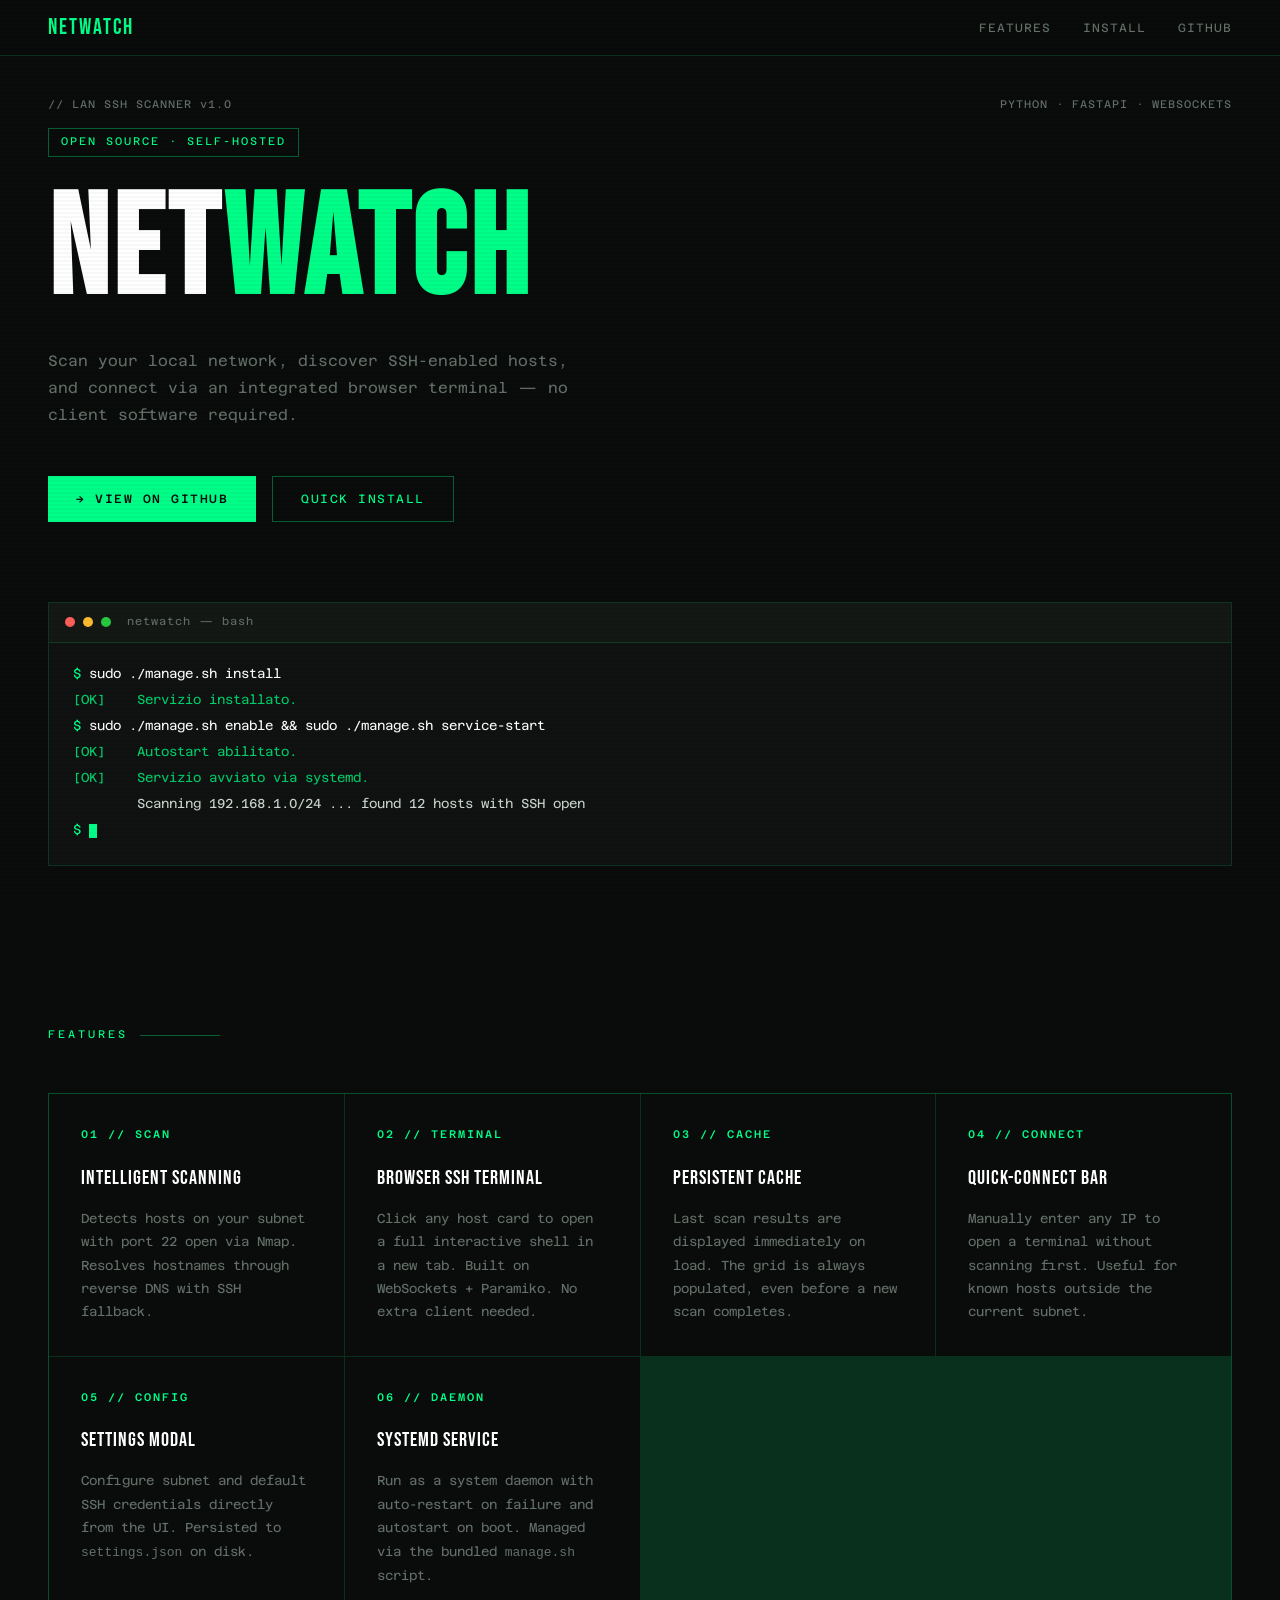
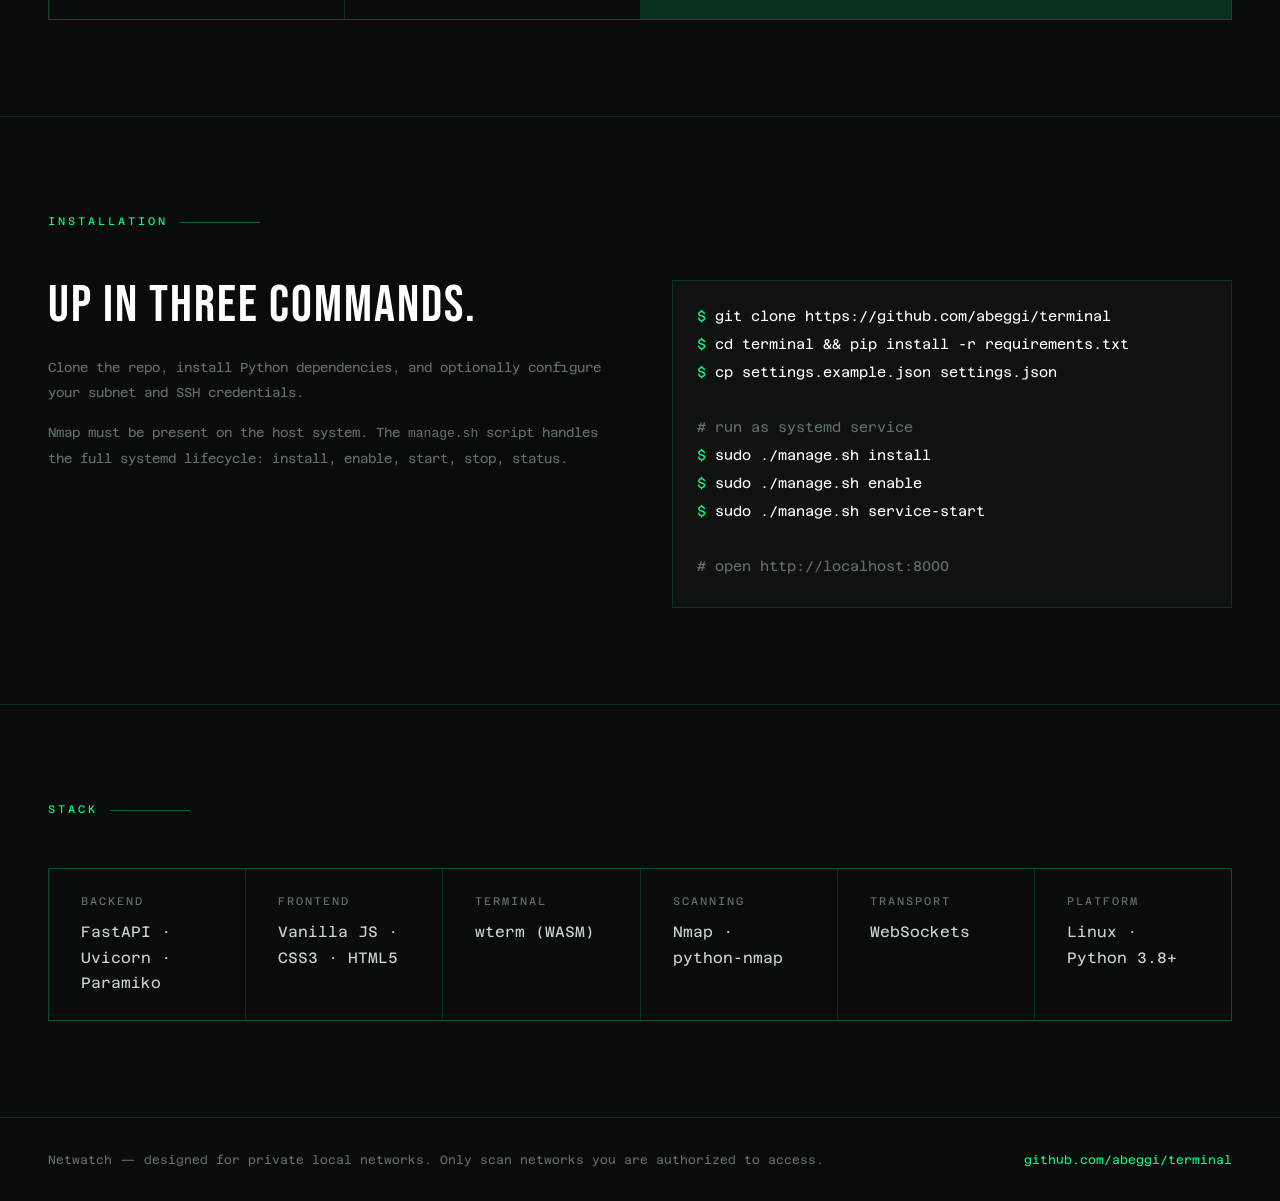
==== index.html @ 8e7bd0be "Add GitHub Pages landing page" ====
<!DOCTYPE html>
<html lang="en">
<head>
<meta charset="UTF-8">
<meta name="viewport" content="width=device-width, initial-scale=1.0">
<title>Netwatch — LAN SSH Scanner</title>
<link rel="preconnect" href="https://fonts.googleapis.com">
<link href="https://fonts.googleapis.com/css2?family=Bebas+Neue&family=Azeret+Mono:wght@300;400;500&display=swap" rel="stylesheet">
<style>
  *, *::before, *::after { box-sizing: border-box; margin: 0; padding: 0; }

  :root {
    --green: #00ff88;
    --green-dim: #00cc6a;
    --green-faint: rgba(0,255,136,0.08);
    --green-glow: rgba(0,255,136,0.18);
    --bg: #0a0c0b;
    --bg2: #0f1210;
    --bg3: #141814;
    --border: rgba(0,255,136,0.15);
    --border-bright: rgba(0,255,136,0.35);
    --text: #c8d4cc;
    --text-dim: #637068;
    --font-mono: 'Azeret Mono', monospace;
    --font-display: 'Bebas Neue', sans-serif;
  }

  html { scroll-behavior: smooth; }

  body {
    background: var(--bg);
    color: var(--text);
    font-family: var(--font-mono);
    font-size: 14px;
    line-height: 1.7;
    overflow-x: hidden;
  }

  /* scanline overlay */
  body::before {
    content: '';
    position: fixed;
    inset: 0;
    background: repeating-linear-gradient(
      0deg,
      transparent,
      transparent 2px,
      rgba(0,0,0,0.03) 2px,
      rgba(0,0,0,0.03) 4px
    );
    pointer-events: none;
    z-index: 1000;
  }

  /* ── NAV ── */
  nav {
    position: fixed;
    top: 0; left: 0; right: 0;
    z-index: 100;
    display: flex;
    align-items: center;
    justify-content: space-between;
    padding: 0 3rem;
    height: 56px;
    background: rgba(10,12,11,0.85);
    backdrop-filter: blur(12px);
    border-bottom: 1px solid var(--border);
  }

  .nav-logo {
    font-family: var(--font-display);
    font-size: 22px;
    letter-spacing: 2px;
    color: var(--green);
    text-decoration: none;
  }

  .nav-links {
    display: flex;
    gap: 2rem;
    list-style: none;
  }

  .nav-links a {
    color: var(--text-dim);
    text-decoration: none;
    font-size: 12px;
    letter-spacing: 1px;
    text-transform: uppercase;
    transition: color 0.2s;
  }

  .nav-links a:hover { color: var(--green); }

  /* ── HERO ── */
  .hero {
    min-height: 100vh;
    display: flex;
    flex-direction: column;
    justify-content: center;
    padding: 8rem 3rem 4rem;
    position: relative;
    overflow: hidden;
  }

  /* ── TERMINAL MOCKUP ── */
  .terminal-wrap {
    position: relative;
    margin-top: 5rem;
    animation: fadeIn 0.8s 0.4s ease both;
  }

  .terminal {
    background: var(--bg2);
    border: 1px solid var(--border);
    font-size: 13px;
    overflow: hidden;
  }

  .terminal-bar {
    background: var(--bg3);
    border-bottom: 1px solid var(--border);
    padding: 10px 16px;
    display: flex;
    align-items: center;
    gap: 8px;
  }

  .dot { width: 10px; height: 10px; border-radius: 50%; }
  .dot-r { background: #ff5f57; }
  .dot-y { background: #febc2e; }
  .dot-g { background: #28c840; }

  .terminal-title {
    margin-left: 8px;
    font-size: 11px;
    color: var(--text-dim);
    letter-spacing: 1px;
  }

  .terminal-body { padding: 20px 24px; }

  .line { display: block; margin-bottom: 4px; white-space: pre; }
  .prompt { color: var(--green); }
  .cmd { color: #fff; }
  .out { color: var(--text-dim); }
  .out-green { color: var(--green-dim); }
  .out-bright { color: var(--text); }
  .cursor {
    display: inline-block;
    width: 8px; height: 14px;
    background: var(--green);
    vertical-align: middle;
    animation: blink 1s step-end infinite;
  }

  .hero-corner {
    position: absolute;
    font-size: 11px;
    color: var(--text-dim);
    letter-spacing: 1px;
  }
  .hero-corner.tl { top: 6rem; left: 3rem; }
  .hero-corner.tr { top: 6rem; right: 3rem; text-align: right; }

  .hero-content { position: relative; max-width: 900px; }

  .hero-tag {
    display: inline-block;
    font-size: 11px;
    letter-spacing: 2px;
    text-transform: uppercase;
    color: var(--green);
    border: 1px solid var(--border-bright);
    padding: 4px 12px;
    margin-bottom: 2rem;
    animation: fadeIn 0.6s ease both;
  }

  h1 {
    font-family: var(--font-display);
    font-size: clamp(64px, 12vw, 140px);
    line-height: 0.9;
    letter-spacing: 4px;
    color: #fff;
    animation: fadeIn 0.6s 0.1s ease both;
  }

  h1 span { color: var(--green); }

  .hero-sub {
    margin-top: 2rem;
    font-size: 15px;
    color: var(--text-dim);
    max-width: 520px;
    line-height: 1.8;
    animation: fadeIn 0.6s 0.2s ease both;
  }

  .hero-actions {
    display: flex;
    gap: 1rem;
    margin-top: 3rem;
    flex-wrap: wrap;
    animation: fadeIn 0.6s 0.3s ease both;
  }

  .btn {
    display: inline-flex;
    align-items: center;
    gap: 8px;
    padding: 12px 28px;
    font-family: var(--font-mono);
    font-size: 12px;
    letter-spacing: 1.5px;
    text-transform: uppercase;
    text-decoration: none;
    cursor: pointer;
    transition: all 0.2s;
    border: none;
  }

  .btn-primary {
    background: var(--green);
    color: #0a0c0b;
    font-weight: 500;
  }
  .btn-primary:hover { background: #fff; }

  .btn-secondary {
    background: transparent;
    color: var(--green);
    border: 1px solid var(--border-bright);
  }
  .btn-secondary:hover {
    background: var(--green-faint);
    border-color: var(--green);
  }

  /* ── FEATURES ── */
  section { padding: 6rem 3rem; }

  .section-label {
    font-size: 11px;
    letter-spacing: 3px;
    text-transform: uppercase;
    color: var(--green);
    margin-bottom: 3rem;
    display: flex;
    align-items: center;
    gap: 12px;
  }
  .section-label::after {
    content: '';
    flex: 1;
    max-width: 80px;
    height: 1px;
    background: var(--border-bright);
  }

  .features-grid {
    display: grid;
    grid-template-columns: repeat(auto-fit, minmax(260px, 1fr));
    gap: 1px;
    background: var(--border);
    border: 1px solid var(--border);
  }

  .feature {
    background: var(--bg);
    padding: 2rem;
    transition: background 0.2s;
  }
  .feature:hover { background: var(--green-faint); }

  .feature-icon {
    font-size: 11px;
    letter-spacing: 2px;
    color: var(--green);
    margin-bottom: 1rem;
    font-weight: 500;
  }

  .feature h3 {
    font-family: var(--font-display);
    font-size: 20px;
    letter-spacing: 1px;
    color: #fff;
    margin-bottom: 0.75rem;
    font-weight: 400;
  }

  .feature p {
    font-size: 13px;
    color: var(--text-dim);
    line-height: 1.8;
  }

  /* ── INSTALL ── */
  .install-section { border-top: 1px solid var(--border); }

  .install-grid {
    display: grid;
    grid-template-columns: 1fr 1fr;
    gap: 4rem;
    align-items: start;
  }

  @media (max-width: 768px) {
    .install-grid { grid-template-columns: 1fr; }
    nav { padding: 0 1.5rem; }
    section, .hero { padding-left: 1.5rem; padding-right: 1.5rem; }
    .nav-links { display: none; }
  }

  .install-text h2 {
    font-family: var(--font-display);
    font-size: 52px;
    letter-spacing: 2px;
    color: #fff;
    line-height: 1;
    margin-bottom: 1.5rem;
    font-weight: 400;
  }

  .install-text p {
    color: var(--text-dim);
    font-size: 13px;
    line-height: 1.9;
  }

  .install-text p + p { margin-top: 1rem; }

  .code-block {
    background: var(--bg2);
    border: 1px solid var(--border);
    padding: 1.5rem;
  }

  .code-block .line { color: var(--text-dim); }
  .code-block .line .prompt { color: var(--green); user-select: none; }
  .code-block .line .cmd { color: #fff; }

  /* ── STACK ── */
  .stack-section { border-top: 1px solid var(--border); }

  .stack-list {
    display: flex;
    flex-wrap: wrap;
    gap: 1px;
    background: var(--border);
    border: 1px solid var(--border);
    margin-top: 0;
  }

  .stack-item {
    background: var(--bg);
    padding: 1.5rem 2rem;
    flex: 1;
    min-width: 160px;
  }

  .stack-item .label {
    font-size: 11px;
    letter-spacing: 2px;
    text-transform: uppercase;
    color: var(--text-dim);
    margin-bottom: 0.5rem;
  }

  .stack-item .value {
    font-size: 15px;
    color: var(--text);
  }

  /* ── FOOTER ── */
  footer {
    border-top: 1px solid var(--border);
    padding: 2rem 3rem;
    display: flex;
    justify-content: space-between;
    align-items: center;
    flex-wrap: gap;
    font-size: 12px;
    color: var(--text-dim);
  }

  footer a {
    color: var(--green);
    text-decoration: none;
  }
  footer a:hover { text-decoration: underline; }

  /* ── ANIMATIONS ── */
  @keyframes fadeIn {
    from { opacity: 0; transform: translateY(16px); }
    to   { opacity: 1; transform: translateY(0); }
  }

  @keyframes blink {
    0%, 100% { opacity: 1; }
    50% { opacity: 0; }
  }

  /* ── TYPING ANIMATION ── */
  .typed { overflow: hidden; white-space: pre; }
  .typed-1 { animation: type 0.8s 1.0s steps(40) both; }
  .typed-2 { animation: type 0.6s 1.9s steps(40) both; }
  .typed-3 { animation: type 0.5s 2.6s steps(40) both; }
  .typed-4 { animation: type 0.4s 3.2s steps(40) both; }
  .typed-5 { animation: type 0.4s 3.7s steps(40) both; }
  .typed-6 { animation: type 0.6s 4.2s steps(40) both; }
  .typed-7 { animation: type 0.3s 4.9s steps(40) both; }

  @keyframes type {
    from { max-width: 0; }
    to   { max-width: 100%; }
  }
</style>
</head>
<body>

<nav>
  <a class="nav-logo" href="#">Netwatch</a>
  <ul class="nav-links">
    <li><a href="#features">Features</a></li>
    <li><a href="#install">Install</a></li>
    <li><a href="https://github.com/abeggi/terminal">GitHub</a></li>
  </ul>
</nav>

<!-- HERO -->
<section class="hero">
  <div class="hero-corner tl">// LAN SSH SCANNER v1.0</div>
  <div class="hero-corner tr">PYTHON · FASTAPI · WEBSOCKETS</div>

  <div class="hero-content">
    <div class="hero-tag">Open source · Self-hosted</div>
    <h1>NET<span>WATCH</span></h1>
    <p class="hero-sub">
      Scan your local network, discover SSH-enabled hosts, and connect via an integrated browser terminal — no client software required.
    </p>
    <div class="hero-actions">
      <a class="btn btn-primary" href="https://github.com/abeggi/terminal">→ View on GitHub</a>
      <a class="btn btn-secondary" href="#install">Quick install</a>
    </div>
  </div>

  <div class="terminal-wrap">
    <div class="terminal">
      <div class="terminal-bar">
        <div class="dot dot-r"></div>
        <div class="dot dot-y"></div>
        <div class="dot dot-g"></div>
        <span class="terminal-title">netwatch — bash</span>
      </div>
      <div class="terminal-body">
        <span class="line typed typed-1"><span class="prompt">$ </span><span class="cmd">sudo ./manage.sh install</span></span>
        <span class="line typed typed-2"><span class="out-green">[OK]    Servizio installato.</span></span>
        <span class="line typed typed-3"><span class="prompt">$ </span><span class="cmd">sudo ./manage.sh enable && sudo ./manage.sh service-start</span></span>
        <span class="line typed typed-4"><span class="out-green">[OK]    Autostart abilitato.</span></span>
        <span class="line typed typed-5"><span class="out-green">[OK]    Servizio avviato via systemd.</span></span>
        <span class="line typed typed-6"><span class="out-bright">        Scanning 192.168.1.0/24 ... found 12 hosts with SSH open</span></span>
        <span class="line typed typed-7"><span class="prompt">$ </span><span class="cursor"></span></span>
      </div>
    </div>
  </div>
</section>

<!-- FEATURES -->
<section id="features">
  <div class="section-label">Features</div>
  <div class="features-grid">
    <div class="feature">
      <div class="feature-icon">01 // SCAN</div>
      <h3>Intelligent scanning</h3>
      <p>Detects hosts on your subnet with port 22 open via Nmap. Resolves hostnames through reverse DNS with SSH fallback.</p>
    </div>
    <div class="feature">
      <div class="feature-icon">02 // TERMINAL</div>
      <h3>Browser SSH terminal</h3>
      <p>Click any host card to open a full interactive shell in a new tab. Built on WebSockets + Paramiko. No extra client needed.</p>
    </div>
    <div class="feature">
      <div class="feature-icon">03 // CACHE</div>
      <h3>Persistent cache</h3>
      <p>Last scan results are displayed immediately on load. The grid is always populated, even before a new scan completes.</p>
    </div>
    <div class="feature">
      <div class="feature-icon">04 // CONNECT</div>
      <h3>Quick-Connect bar</h3>
      <p>Manually enter any IP to open a terminal without scanning first. Useful for known hosts outside the current subnet.</p>
    </div>
    <div class="feature">
      <div class="feature-icon">05 // CONFIG</div>
      <h3>Settings modal</h3>
      <p>Configure subnet and default SSH credentials directly from the UI. Persisted to <code>settings.json</code> on disk.</p>
    </div>
    <div class="feature">
      <div class="feature-icon">06 // DAEMON</div>
      <h3>systemd service</h3>
      <p>Run as a system daemon with auto-restart on failure and autostart on boot. Managed via the bundled <code>manage.sh</code> script.</p>
    </div>
  </div>
</section>

<!-- INSTALL -->
<section id="install" class="install-section">
  <div class="section-label">Installation</div>
  <div class="install-grid">
    <div class="install-text">
      <h2>Up in three commands.</h2>
      <p>Clone the repo, install Python dependencies, and optionally configure your subnet and SSH credentials.</p>
      <p>Nmap must be present on the host system. The <code>manage.sh</code> script handles the full systemd lifecycle: install, enable, start, stop, status.</p>
    </div>
    <div class="code-block">
      <span class="line"><span class="prompt">$ </span><span class="cmd">git clone https://github.com/abeggi/terminal</span></span>
      <span class="line"><span class="prompt">$ </span><span class="cmd">cd terminal && pip install -r requirements.txt</span></span>
      <span class="line"><span class="prompt">$ </span><span class="cmd">cp settings.example.json settings.json</span></span>
      <span class="line out">&nbsp;</span>
      <span class="line out"># run as systemd service</span>
      <span class="line"><span class="prompt">$ </span><span class="cmd">sudo ./manage.sh install</span></span>
      <span class="line"><span class="prompt">$ </span><span class="cmd">sudo ./manage.sh enable</span></span>
      <span class="line"><span class="prompt">$ </span><span class="cmd">sudo ./manage.sh service-start</span></span>
      <span class="line out">&nbsp;</span>
      <span class="line out-green"># open http://localhost:8000</span>
    </div>
  </div>
</section>

<!-- STACK -->
<section class="stack-section">
  <div class="section-label">Stack</div>
  <div class="stack-list">
    <div class="stack-item"><div class="label">Backend</div><div class="value">FastAPI · Uvicorn · Paramiko</div></div>
    <div class="stack-item"><div class="label">Frontend</div><div class="value">Vanilla JS · CSS3 · HTML5</div></div>
    <div class="stack-item"><div class="label">Terminal</div><div class="value">wterm (WASM)</div></div>
    <div class="stack-item"><div class="label">Scanning</div><div class="value">Nmap · python-nmap</div></div>
    <div class="stack-item"><div class="label">Transport</div><div class="value">WebSockets</div></div>
    <div class="stack-item"><div class="label">Platform</div><div class="value">Linux · Python 3.8+</div></div>
  </div>
</section>

<!-- FOOTER -->
<footer>
  <span>Netwatch — designed for private local networks. Only scan networks you are authorized to access.</span>
  <span><a href="https://github.com/abeggi/terminal">github.com/abeggi/terminal</a></span>
</footer>

</body>
</html>
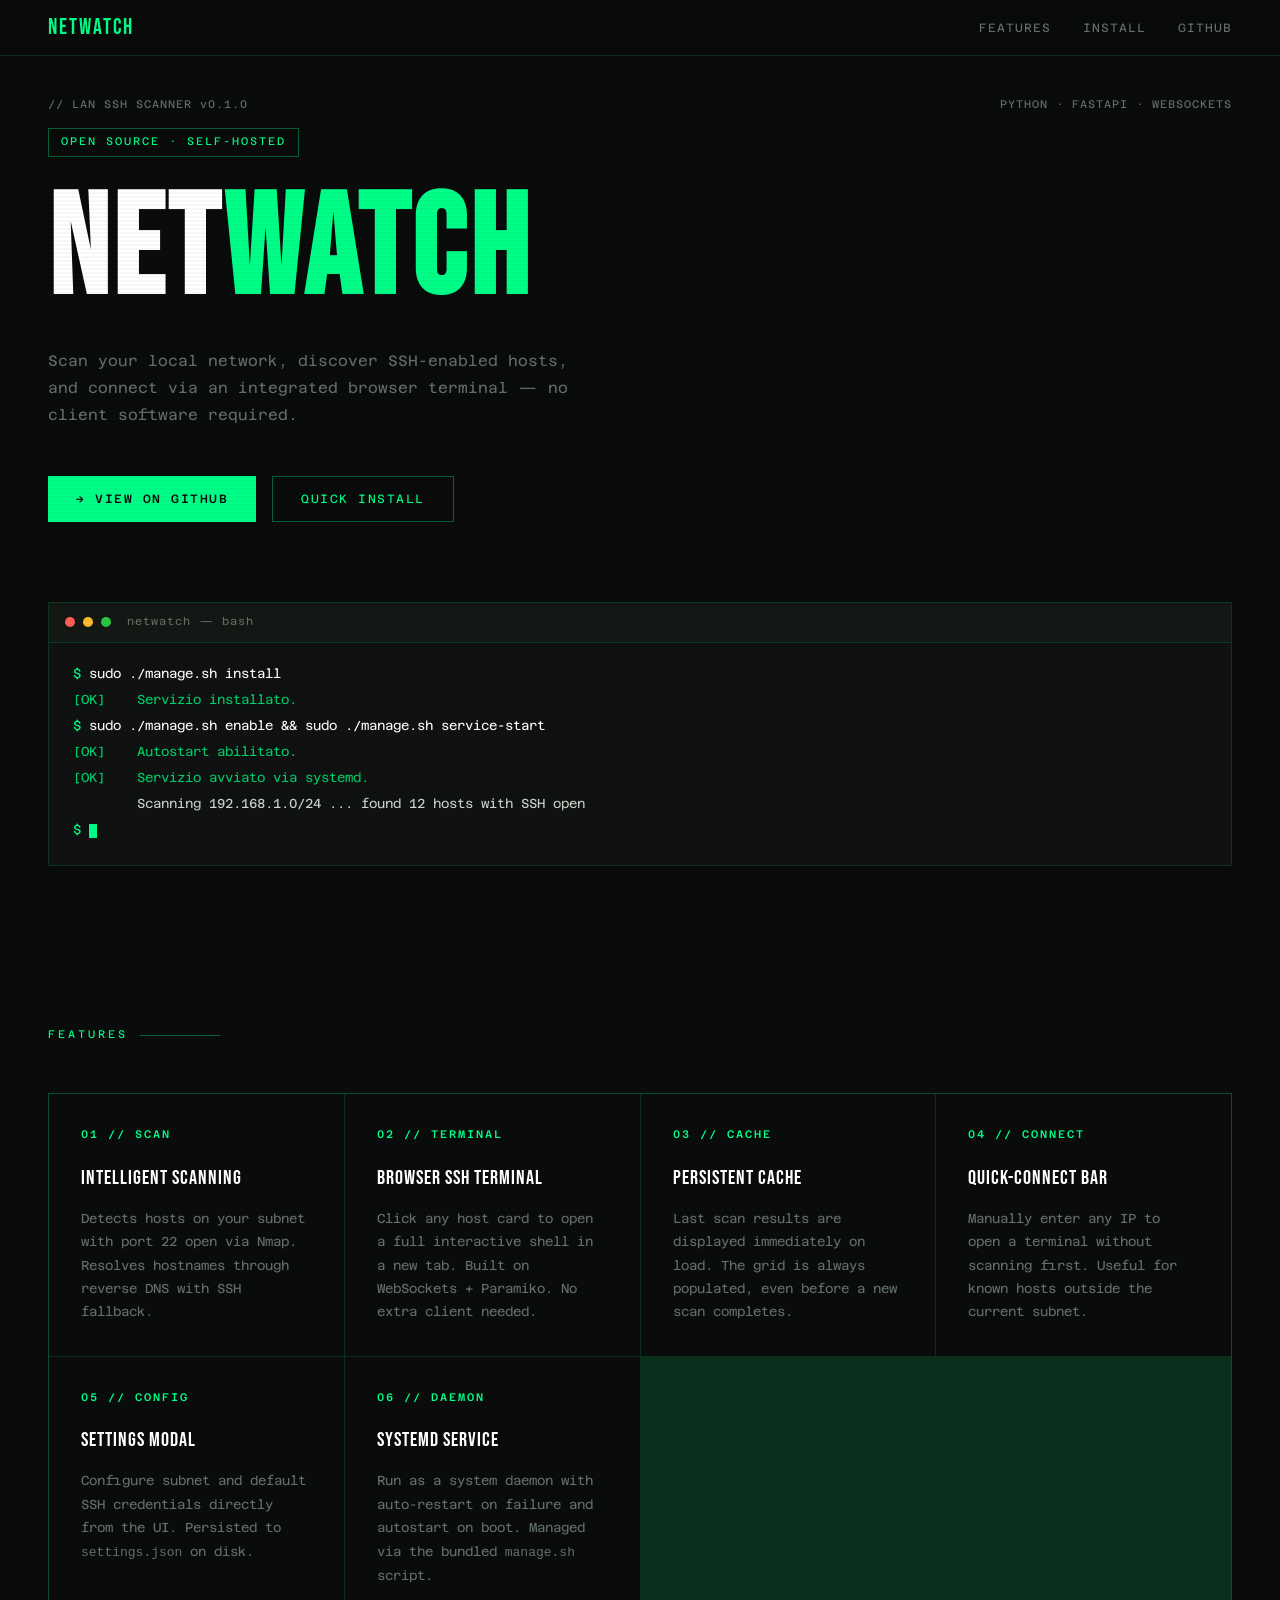
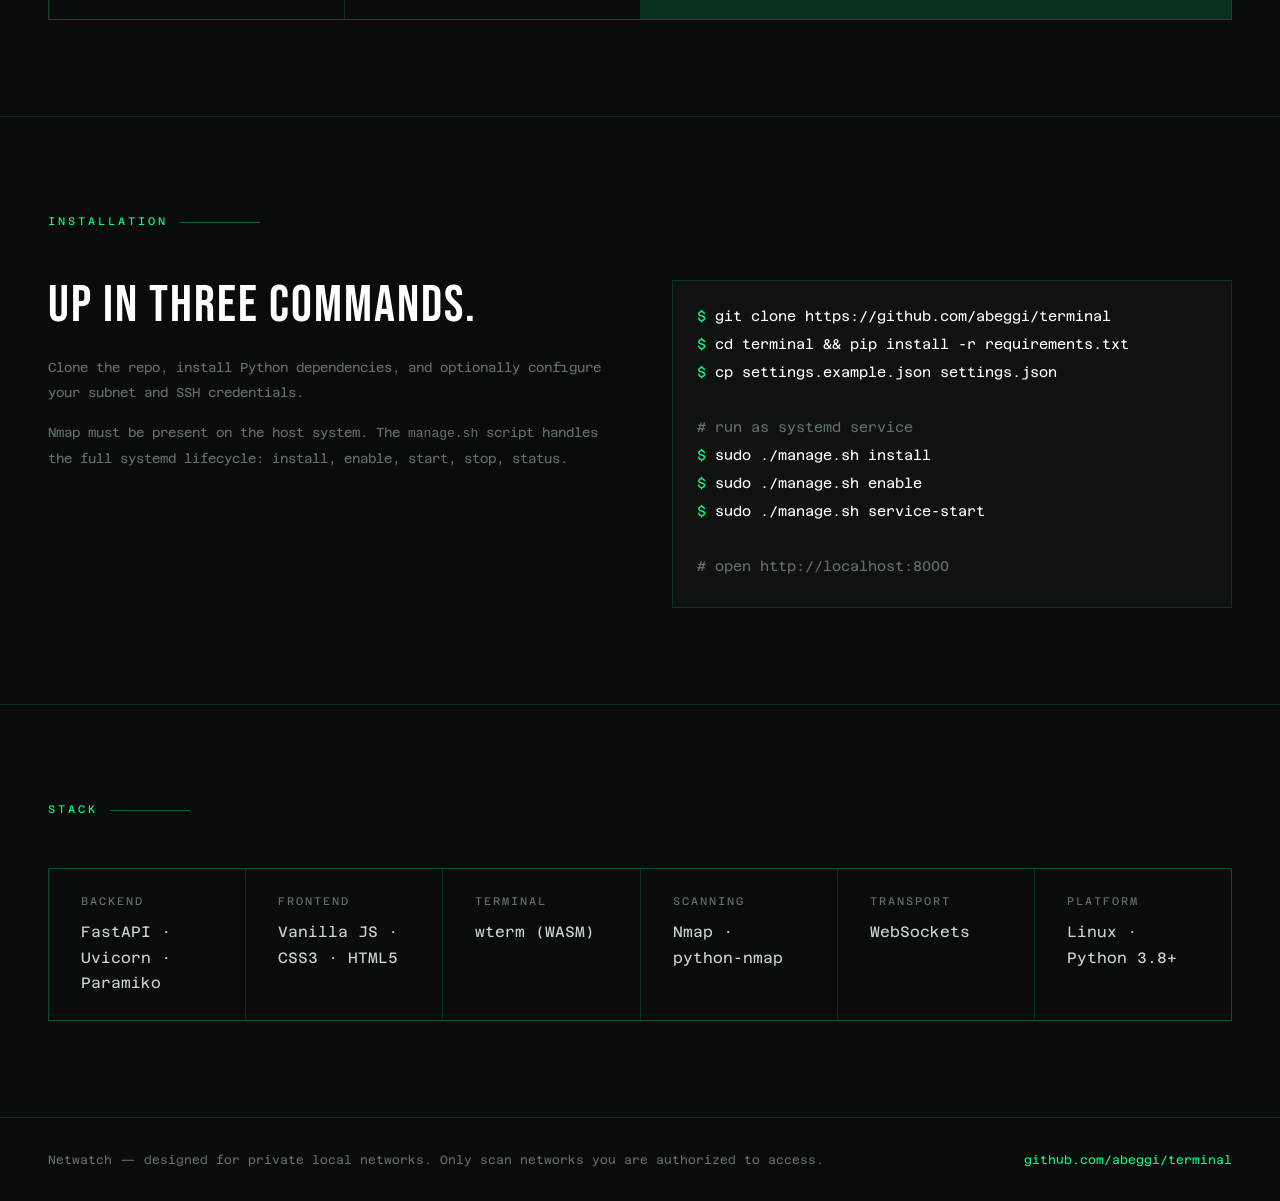
==== commit 2e47bcbb: "Update index.html" ====
--- a/index.html
+++ b/index.html
@@ -431,7 +431,7 @@
 
 <!-- HERO -->
 <section class="hero">
-  <div class="hero-corner tl">// LAN SSH SCANNER v1.0</div>
+  <div class="hero-corner tl">// LAN SSH SCANNER v0.1.0</div>
   <div class="hero-corner tr">PYTHON · FASTAPI · WEBSOCKETS</div>
 
   <div class="hero-content">
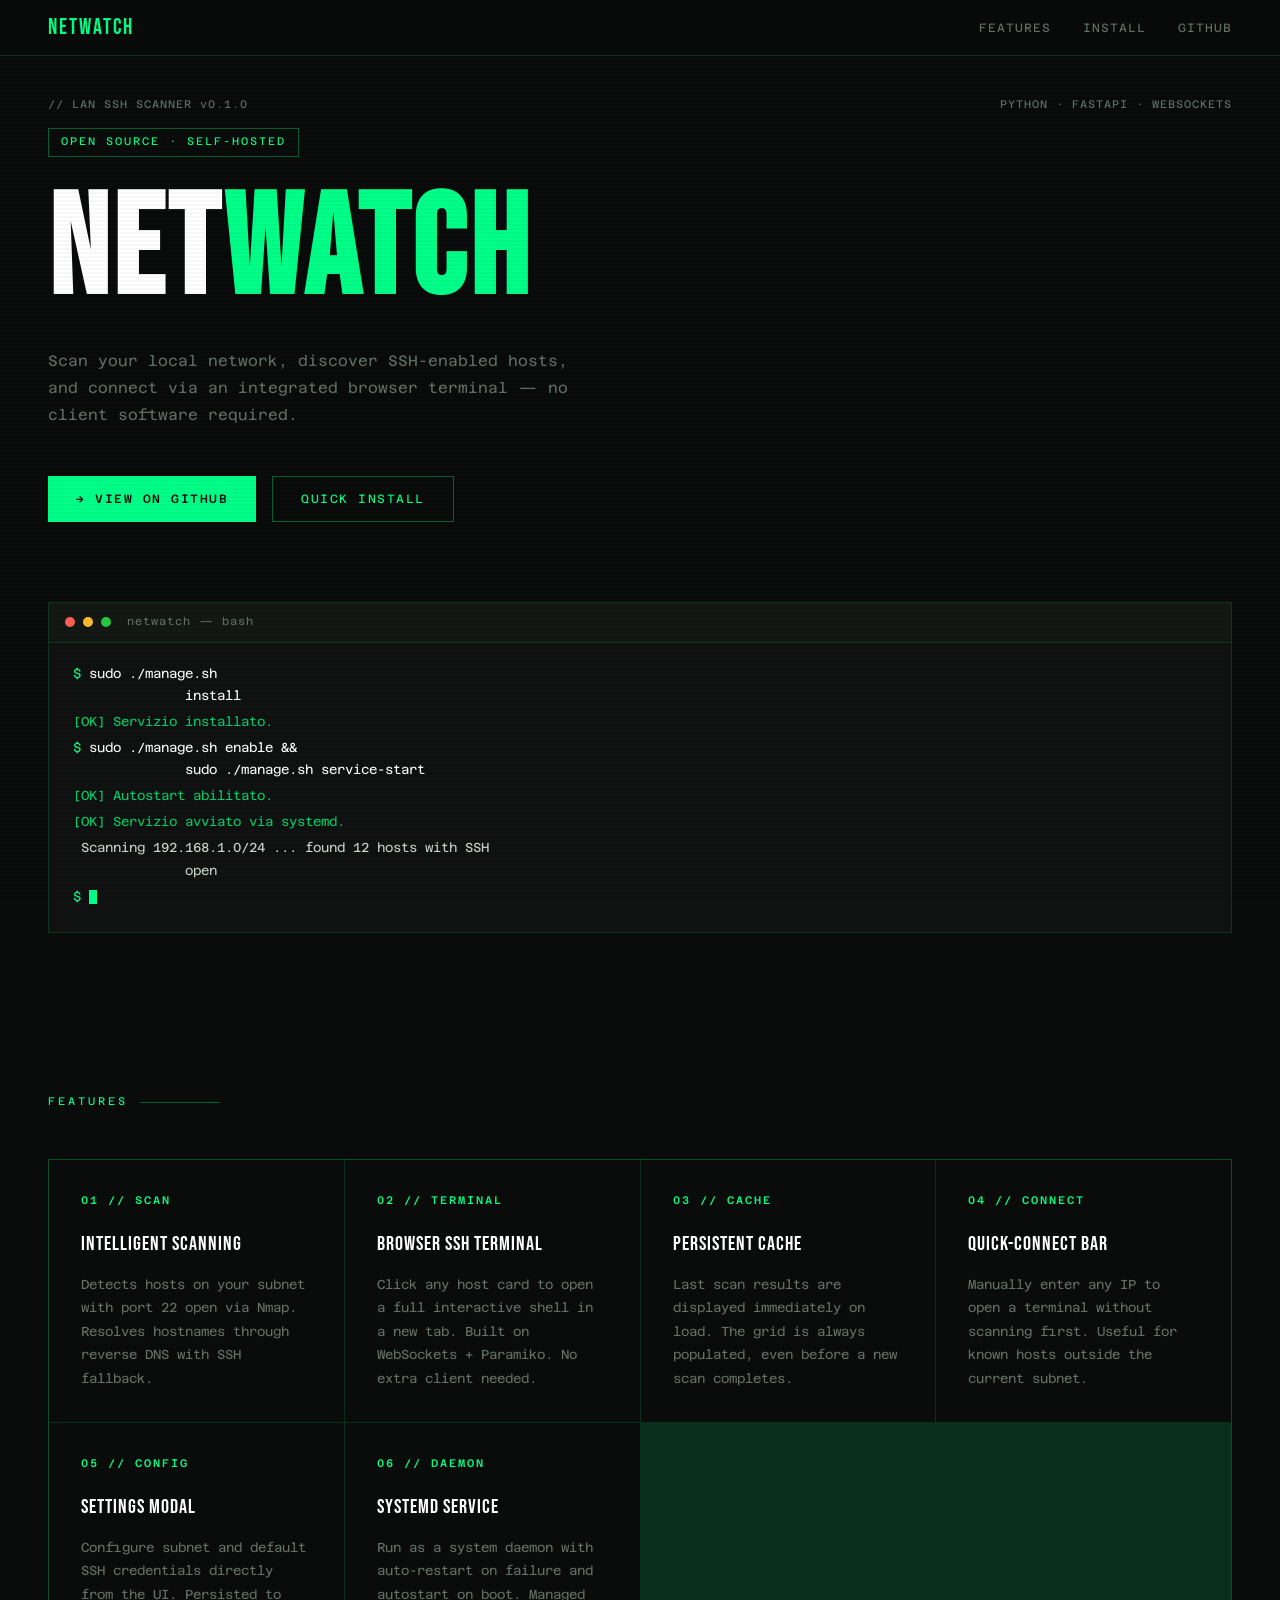
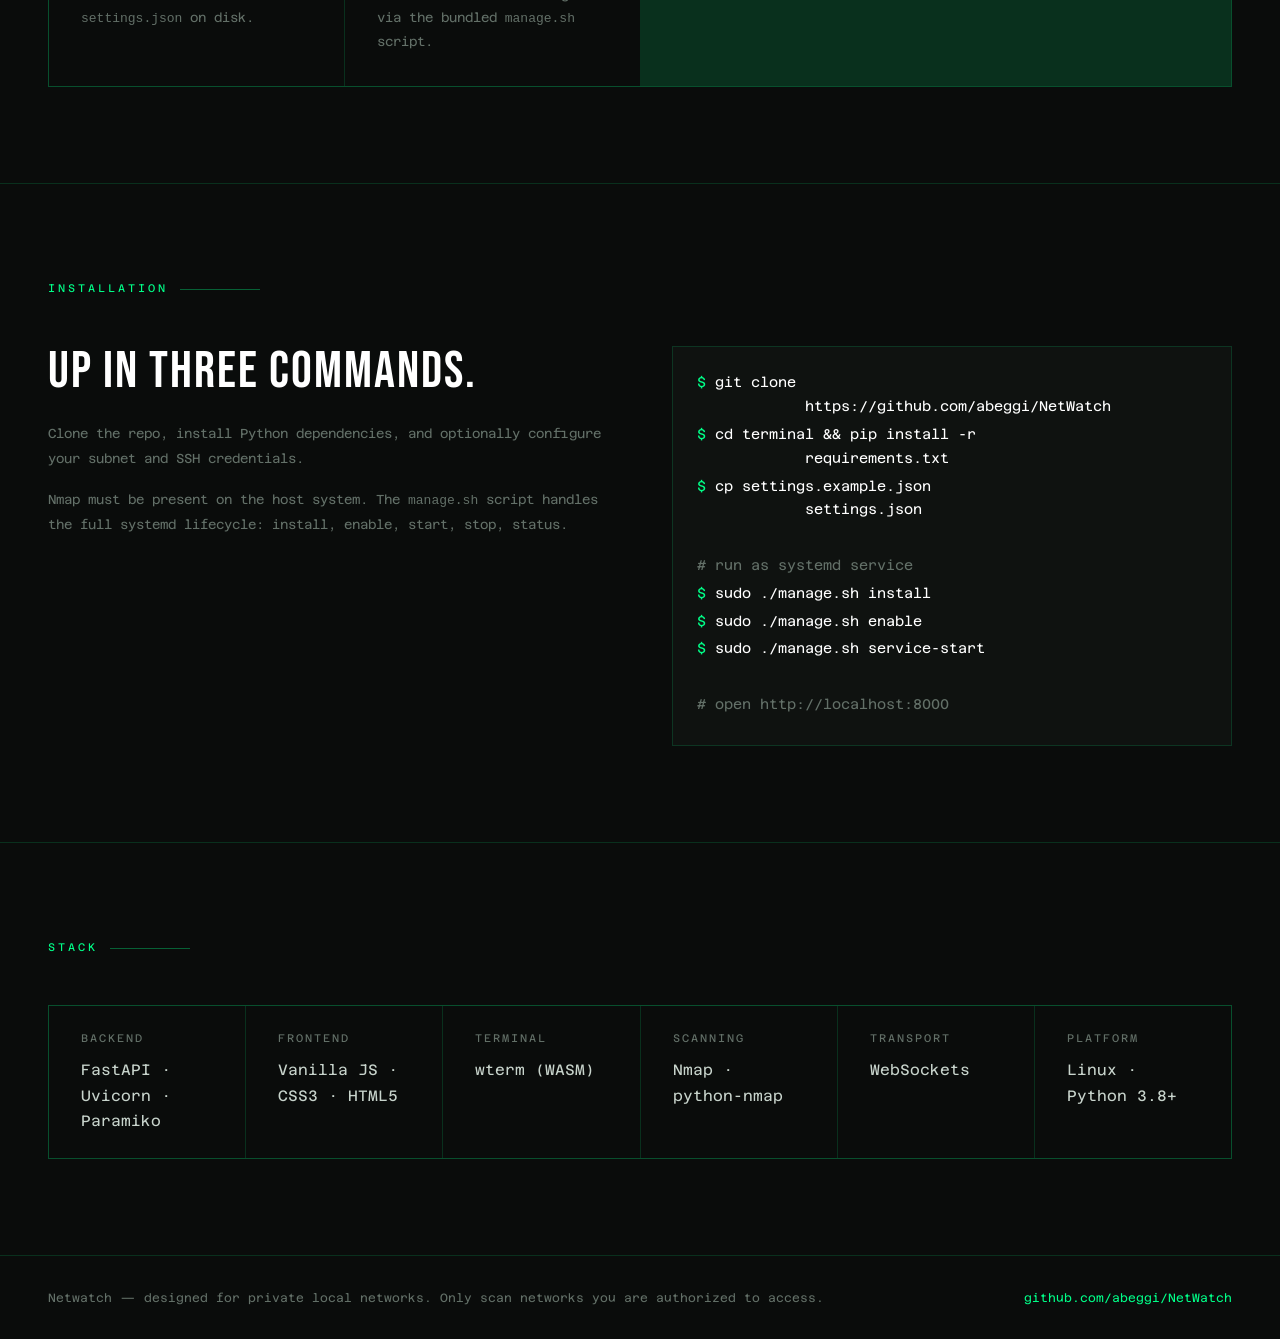
==== commit 189b778d: "refactor: reformat terminal page CSS for improved readability and maintenance" ====
--- a/index.html
+++ b/index.html
@@ -1,551 +1,731 @@
 <!DOCTYPE html>
 <html lang="en">
+
 <head>
-<meta charset="UTF-8">
-<meta name="viewport" content="width=device-width, initial-scale=1.0">
-<title>Netwatch — LAN SSH Scanner</title>
-<link rel="preconnect" href="https://fonts.googleapis.com">
-<link href="https://fonts.googleapis.com/css2?family=Bebas+Neue&family=Azeret+Mono:wght@300;400;500&display=swap" rel="stylesheet">
-<style>
-  *, *::before, *::after { box-sizing: border-box; margin: 0; padding: 0; }
-
-  :root {
-    --green: #00ff88;
-    --green-dim: #00cc6a;
-    --green-faint: rgba(0,255,136,0.08);
-    --green-glow: rgba(0,255,136,0.18);
-    --bg: #0a0c0b;
-    --bg2: #0f1210;
-    --bg3: #141814;
-    --border: rgba(0,255,136,0.15);
-    --border-bright: rgba(0,255,136,0.35);
-    --text: #c8d4cc;
-    --text-dim: #637068;
-    --font-mono: 'Azeret Mono', monospace;
-    --font-display: 'Bebas Neue', sans-serif;
-  }
-
-  html { scroll-behavior: smooth; }
-
-  body {
-    background: var(--bg);
-    color: var(--text);
-    font-family: var(--font-mono);
-    font-size: 14px;
-    line-height: 1.7;
-    overflow-x: hidden;
-  }
-
-  /* scanline overlay */
-  body::before {
-    content: '';
-    position: fixed;
-    inset: 0;
-    background: repeating-linear-gradient(
-      0deg,
-      transparent,
-      transparent 2px,
-      rgba(0,0,0,0.03) 2px,
-      rgba(0,0,0,0.03) 4px
-    );
-    pointer-events: none;
-    z-index: 1000;
-  }
-
-  /* ── NAV ── */
-  nav {
-    position: fixed;
-    top: 0; left: 0; right: 0;
-    z-index: 100;
-    display: flex;
-    align-items: center;
-    justify-content: space-between;
-    padding: 0 3rem;
-    height: 56px;
-    background: rgba(10,12,11,0.85);
-    backdrop-filter: blur(12px);
-    border-bottom: 1px solid var(--border);
-  }
-
-  .nav-logo {
-    font-family: var(--font-display);
-    font-size: 22px;
-    letter-spacing: 2px;
-    color: var(--green);
-    text-decoration: none;
-  }
-
-  .nav-links {
-    display: flex;
-    gap: 2rem;
-    list-style: none;
-  }
-
-  .nav-links a {
-    color: var(--text-dim);
-    text-decoration: none;
-    font-size: 12px;
-    letter-spacing: 1px;
-    text-transform: uppercase;
-    transition: color 0.2s;
-  }
-
-  .nav-links a:hover { color: var(--green); }
-
-  /* ── HERO ── */
-  .hero {
-    min-height: 100vh;
-    display: flex;
-    flex-direction: column;
-    justify-content: center;
-    padding: 8rem 3rem 4rem;
-    position: relative;
-    overflow: hidden;
-  }
-
-  /* ── TERMINAL MOCKUP ── */
-  .terminal-wrap {
-    position: relative;
-    margin-top: 5rem;
-    animation: fadeIn 0.8s 0.4s ease both;
-  }
-
-  .terminal {
-    background: var(--bg2);
-    border: 1px solid var(--border);
-    font-size: 13px;
-    overflow: hidden;
-  }
-
-  .terminal-bar {
-    background: var(--bg3);
-    border-bottom: 1px solid var(--border);
-    padding: 10px 16px;
-    display: flex;
-    align-items: center;
-    gap: 8px;
-  }
-
-  .dot { width: 10px; height: 10px; border-radius: 50%; }
-  .dot-r { background: #ff5f57; }
-  .dot-y { background: #febc2e; }
-  .dot-g { background: #28c840; }
-
-  .terminal-title {
-    margin-left: 8px;
-    font-size: 11px;
-    color: var(--text-dim);
-    letter-spacing: 1px;
-  }
-
-  .terminal-body { padding: 20px 24px; }
-
-  .line { display: block; margin-bottom: 4px; white-space: pre; }
-  .prompt { color: var(--green); }
-  .cmd { color: #fff; }
-  .out { color: var(--text-dim); }
-  .out-green { color: var(--green-dim); }
-  .out-bright { color: var(--text); }
-  .cursor {
-    display: inline-block;
-    width: 8px; height: 14px;
-    background: var(--green);
-    vertical-align: middle;
-    animation: blink 1s step-end infinite;
-  }
-
-  .hero-corner {
-    position: absolute;
-    font-size: 11px;
-    color: var(--text-dim);
-    letter-spacing: 1px;
-  }
-  .hero-corner.tl { top: 6rem; left: 3rem; }
-  .hero-corner.tr { top: 6rem; right: 3rem; text-align: right; }
-
-  .hero-content { position: relative; max-width: 900px; }
-
-  .hero-tag {
-    display: inline-block;
-    font-size: 11px;
-    letter-spacing: 2px;
-    text-transform: uppercase;
-    color: var(--green);
-    border: 1px solid var(--border-bright);
-    padding: 4px 12px;
-    margin-bottom: 2rem;
-    animation: fadeIn 0.6s ease both;
-  }
-
-  h1 {
-    font-family: var(--font-display);
-    font-size: clamp(64px, 12vw, 140px);
-    line-height: 0.9;
-    letter-spacing: 4px;
-    color: #fff;
-    animation: fadeIn 0.6s 0.1s ease both;
-  }
-
-  h1 span { color: var(--green); }
-
-  .hero-sub {
-    margin-top: 2rem;
-    font-size: 15px;
-    color: var(--text-dim);
-    max-width: 520px;
-    line-height: 1.8;
-    animation: fadeIn 0.6s 0.2s ease both;
-  }
-
-  .hero-actions {
-    display: flex;
-    gap: 1rem;
-    margin-top: 3rem;
-    flex-wrap: wrap;
-    animation: fadeIn 0.6s 0.3s ease both;
-  }
-
-  .btn {
-    display: inline-flex;
-    align-items: center;
-    gap: 8px;
-    padding: 12px 28px;
-    font-family: var(--font-mono);
-    font-size: 12px;
-    letter-spacing: 1.5px;
-    text-transform: uppercase;
-    text-decoration: none;
-    cursor: pointer;
-    transition: all 0.2s;
-    border: none;
-  }
-
-  .btn-primary {
-    background: var(--green);
-    color: #0a0c0b;
-    font-weight: 500;
-  }
-  .btn-primary:hover { background: #fff; }
-
-  .btn-secondary {
-    background: transparent;
-    color: var(--green);
-    border: 1px solid var(--border-bright);
-  }
-  .btn-secondary:hover {
-    background: var(--green-faint);
-    border-color: var(--green);
-  }
-
-  /* ── FEATURES ── */
-  section { padding: 6rem 3rem; }
-
-  .section-label {
-    font-size: 11px;
-    letter-spacing: 3px;
-    text-transform: uppercase;
-    color: var(--green);
-    margin-bottom: 3rem;
-    display: flex;
-    align-items: center;
-    gap: 12px;
-  }
-  .section-label::after {
-    content: '';
-    flex: 1;
-    max-width: 80px;
-    height: 1px;
-    background: var(--border-bright);
-  }
-
-  .features-grid {
-    display: grid;
-    grid-template-columns: repeat(auto-fit, minmax(260px, 1fr));
-    gap: 1px;
-    background: var(--border);
-    border: 1px solid var(--border);
-  }
-
-  .feature {
-    background: var(--bg);
-    padding: 2rem;
-    transition: background 0.2s;
-  }
-  .feature:hover { background: var(--green-faint); }
-
-  .feature-icon {
-    font-size: 11px;
-    letter-spacing: 2px;
-    color: var(--green);
-    margin-bottom: 1rem;
-    font-weight: 500;
-  }
-
-  .feature h3 {
-    font-family: var(--font-display);
-    font-size: 20px;
-    letter-spacing: 1px;
-    color: #fff;
-    margin-bottom: 0.75rem;
-    font-weight: 400;
-  }
-
-  .feature p {
-    font-size: 13px;
-    color: var(--text-dim);
-    line-height: 1.8;
-  }
-
-  /* ── INSTALL ── */
-  .install-section { border-top: 1px solid var(--border); }
-
-  .install-grid {
-    display: grid;
-    grid-template-columns: 1fr 1fr;
-    gap: 4rem;
-    align-items: start;
-  }
-
-  @media (max-width: 768px) {
-    .install-grid { grid-template-columns: 1fr; }
-    nav { padding: 0 1.5rem; }
-    section, .hero { padding-left: 1.5rem; padding-right: 1.5rem; }
-    .nav-links { display: none; }
-  }
-
-  .install-text h2 {
-    font-family: var(--font-display);
-    font-size: 52px;
-    letter-spacing: 2px;
-    color: #fff;
-    line-height: 1;
-    margin-bottom: 1.5rem;
-    font-weight: 400;
-  }
-
-  .install-text p {
-    color: var(--text-dim);
-    font-size: 13px;
-    line-height: 1.9;
-  }
-
-  .install-text p + p { margin-top: 1rem; }
-
-  .code-block {
-    background: var(--bg2);
-    border: 1px solid var(--border);
-    padding: 1.5rem;
-  }
-
-  .code-block .line { color: var(--text-dim); }
-  .code-block .line .prompt { color: var(--green); user-select: none; }
-  .code-block .line .cmd { color: #fff; }
-
-  /* ── STACK ── */
-  .stack-section { border-top: 1px solid var(--border); }
-
-  .stack-list {
-    display: flex;
-    flex-wrap: wrap;
-    gap: 1px;
-    background: var(--border);
-    border: 1px solid var(--border);
-    margin-top: 0;
-  }
-
-  .stack-item {
-    background: var(--bg);
-    padding: 1.5rem 2rem;
-    flex: 1;
-    min-width: 160px;
-  }
-
-  .stack-item .label {
-    font-size: 11px;
-    letter-spacing: 2px;
-    text-transform: uppercase;
-    color: var(--text-dim);
-    margin-bottom: 0.5rem;
-  }
-
-  .stack-item .value {
-    font-size: 15px;
-    color: var(--text);
-  }
-
-  /* ── FOOTER ── */
-  footer {
-    border-top: 1px solid var(--border);
-    padding: 2rem 3rem;
-    display: flex;
-    justify-content: space-between;
-    align-items: center;
-    flex-wrap: gap;
-    font-size: 12px;
-    color: var(--text-dim);
-  }
-
-  footer a {
-    color: var(--green);
-    text-decoration: none;
-  }
-  footer a:hover { text-decoration: underline; }
-
-  /* ── ANIMATIONS ── */
-  @keyframes fadeIn {
-    from { opacity: 0; transform: translateY(16px); }
-    to   { opacity: 1; transform: translateY(0); }
-  }
-
-  @keyframes blink {
-    0%, 100% { opacity: 1; }
-    50% { opacity: 0; }
-  }
-
-  /* ── TYPING ANIMATION ── */
-  .typed { overflow: hidden; white-space: pre; }
-  .typed-1 { animation: type 0.8s 1.0s steps(40) both; }
-  .typed-2 { animation: type 0.6s 1.9s steps(40) both; }
-  .typed-3 { animation: type 0.5s 2.6s steps(40) both; }
-  .typed-4 { animation: type 0.4s 3.2s steps(40) both; }
-  .typed-5 { animation: type 0.4s 3.7s steps(40) both; }
-  .typed-6 { animation: type 0.6s 4.2s steps(40) both; }
-  .typed-7 { animation: type 0.3s 4.9s steps(40) both; }
-
-  @keyframes type {
-    from { max-width: 0; }
-    to   { max-width: 100%; }
-  }
-</style>
+  <meta charset="UTF-8">
+  <meta name="viewport" content="width=device-width, initial-scale=1.0">
+  <title>Netwatch — LAN SSH Scanner</title>
+  <link rel="preconnect" href="https://fonts.googleapis.com">
+  <link href="https://fonts.googleapis.com/css2?family=Bebas+Neue&family=Azeret+Mono:wght@300;400;500&display=swap"
+    rel="stylesheet">
+  <style>
+    *,
+    *::before,
+    *::after {
+      box-sizing: border-box;
+      margin: 0;
+      padding: 0;
+    }
+
+    :root {
+      --green: #00ff88;
+      --green-dim: #00cc6a;
+      --green-faint: rgba(0, 255, 136, 0.08);
+      --green-glow: rgba(0, 255, 136, 0.18);
+      --bg: #0a0c0b;
+      --bg2: #0f1210;
+      --bg3: #141814;
+      --border: rgba(0, 255, 136, 0.15);
+      --border-bright: rgba(0, 255, 136, 0.35);
+      --text: #c8d4cc;
+      --text-dim: #637068;
+      --font-mono: 'Azeret Mono', monospace;
+      --font-display: 'Bebas Neue', sans-serif;
+    }
+
+    html {
+      scroll-behavior: smooth;
+    }
+
+    body {
+      background: var(--bg);
+      color: var(--text);
+      font-family: var(--font-mono);
+      font-size: 14px;
+      line-height: 1.7;
+      overflow-x: hidden;
+    }
+
+    /* scanline overlay */
+    body::before {
+      content: '';
+      position: fixed;
+      inset: 0;
+      background: repeating-linear-gradient(0deg,
+          transparent,
+          transparent 2px,
+          rgba(0, 0, 0, 0.03) 2px,
+          rgba(0, 0, 0, 0.03) 4px);
+      pointer-events: none;
+      z-index: 1000;
+    }
+
+    /* ── NAV ── */
+    nav {
+      position: fixed;
+      top: 0;
+      left: 0;
+      right: 0;
+      z-index: 100;
+      display: flex;
+      align-items: center;
+      justify-content: space-between;
+      padding: 0 3rem;
+      height: 56px;
+      background: rgba(10, 12, 11, 0.85);
+      backdrop-filter: blur(12px);
+      border-bottom: 1px solid var(--border);
+    }
+
+    .nav-logo {
+      font-family: var(--font-display);
+      font-size: 22px;
+      letter-spacing: 2px;
+      color: var(--green);
+      text-decoration: none;
+    }
+
+    .nav-links {
+      display: flex;
+      gap: 2rem;
+      list-style: none;
+    }
+
+    .nav-links a {
+      color: var(--text-dim);
+      text-decoration: none;
+      font-size: 12px;
+      letter-spacing: 1px;
+      text-transform: uppercase;
+      transition: color 0.2s;
+    }
+
+    .nav-links a:hover {
+      color: var(--green);
+    }
+
+    /* ── HERO ── */
+    .hero {
+      min-height: 100vh;
+      display: flex;
+      flex-direction: column;
+      justify-content: center;
+      padding: 8rem 3rem 4rem;
+      position: relative;
+      overflow: hidden;
+    }
+
+    /* ── TERMINAL MOCKUP ── */
+    .terminal-wrap {
+      position: relative;
+      margin-top: 5rem;
+      animation: fadeIn 0.8s 0.4s ease both;
+    }
+
+    .terminal {
+      background: var(--bg2);
+      border: 1px solid var(--border);
+      font-size: 13px;
+      overflow: hidden;
+    }
+
+    .terminal-bar {
+      background: var(--bg3);
+      border-bottom: 1px solid var(--border);
+      padding: 10px 16px;
+      display: flex;
+      align-items: center;
+      gap: 8px;
+    }
+
+    .dot {
+      width: 10px;
+      height: 10px;
+      border-radius: 50%;
+    }
+
+    .dot-r {
+      background: #ff5f57;
+    }
+
+    .dot-y {
+      background: #febc2e;
+    }
+
+    .dot-g {
+      background: #28c840;
+    }
+
+    .terminal-title {
+      margin-left: 8px;
+      font-size: 11px;
+      color: var(--text-dim);
+      letter-spacing: 1px;
+    }
+
+    .terminal-body {
+      padding: 20px 24px;
+    }
+
+    .line {
+      display: block;
+      margin-bottom: 4px;
+      white-space: pre;
+    }
+
+    .prompt {
+      color: var(--green);
+    }
+
+    .cmd {
+      color: #fff;
+    }
+
+    .out {
+      color: var(--text-dim);
+    }
+
+    .out-green {
+      color: var(--green-dim);
+    }
+
+    .out-bright {
+      color: var(--text);
+    }
+
+    .cursor {
+      display: inline-block;
+      width: 8px;
+      height: 14px;
+      background: var(--green);
+      vertical-align: middle;
+      animation: blink 1s step-end infinite;
+    }
+
+    .hero-corner {
+      position: absolute;
+      font-size: 11px;
+      color: var(--text-dim);
+      letter-spacing: 1px;
+    }
+
+    .hero-corner.tl {
+      top: 6rem;
+      left: 3rem;
+    }
+
+    .hero-corner.tr {
+      top: 6rem;
+      right: 3rem;
+      text-align: right;
+    }
+
+    .hero-content {
+      position: relative;
+      max-width: 900px;
+    }
+
+    .hero-tag {
+      display: inline-block;
+      font-size: 11px;
+      letter-spacing: 2px;
+      text-transform: uppercase;
+      color: var(--green);
+      border: 1px solid var(--border-bright);
+      padding: 4px 12px;
+      margin-bottom: 2rem;
+      animation: fadeIn 0.6s ease both;
+    }
+
+    h1 {
+      font-family: var(--font-display);
+      font-size: clamp(64px, 12vw, 140px);
+      line-height: 0.9;
+      letter-spacing: 4px;
+      color: #fff;
+      animation: fadeIn 0.6s 0.1s ease both;
+    }
+
+    h1 span {
+      color: var(--green);
+    }
+
+    .hero-sub {
+      margin-top: 2rem;
+      font-size: 15px;
+      color: var(--text-dim);
+      max-width: 520px;
+      line-height: 1.8;
+      animation: fadeIn 0.6s 0.2s ease both;
+    }
+
+    .hero-actions {
+      display: flex;
+      gap: 1rem;
+      margin-top: 3rem;
+      flex-wrap: wrap;
+      animation: fadeIn 0.6s 0.3s ease both;
+    }
+
+    .btn {
+      display: inline-flex;
+      align-items: center;
+      gap: 8px;
+      padding: 12px 28px;
+      font-family: var(--font-mono);
+      font-size: 12px;
+      letter-spacing: 1.5px;
+      text-transform: uppercase;
+      text-decoration: none;
+      cursor: pointer;
+      transition: all 0.2s;
+      border: none;
+    }
+
+    .btn-primary {
+      background: var(--green);
+      color: #0a0c0b;
+      font-weight: 500;
+    }
+
+    .btn-primary:hover {
+      background: #fff;
+    }
+
+    .btn-secondary {
+      background: transparent;
+      color: var(--green);
+      border: 1px solid var(--border-bright);
+    }
+
+    .btn-secondary:hover {
+      background: var(--green-faint);
+      border-color: var(--green);
+    }
+
+    /* ── FEATURES ── */
+    section {
+      padding: 6rem 3rem;
+    }
+
+    .section-label {
+      font-size: 11px;
+      letter-spacing: 3px;
+      text-transform: uppercase;
+      color: var(--green);
+      margin-bottom: 3rem;
+      display: flex;
+      align-items: center;
+      gap: 12px;
+    }
+
+    .section-label::after {
+      content: '';
+      flex: 1;
+      max-width: 80px;
+      height: 1px;
+      background: var(--border-bright);
+    }
+
+    .features-grid {
+      display: grid;
+      grid-template-columns: repeat(auto-fit, minmax(260px, 1fr));
+      gap: 1px;
+      background: var(--border);
+      border: 1px solid var(--border);
+    }
+
+    .feature {
+      background: var(--bg);
+      padding: 2rem;
+      transition: background 0.2s;
+    }
+
+    .feature:hover {
+      background: var(--green-faint);
+    }
+
+    .feature-icon {
+      font-size: 11px;
+      letter-spacing: 2px;
+      color: var(--green);
+      margin-bottom: 1rem;
+      font-weight: 500;
+    }
+
+    .feature h3 {
+      font-family: var(--font-display);
+      font-size: 20px;
+      letter-spacing: 1px;
+      color: #fff;
+      margin-bottom: 0.75rem;
+      font-weight: 400;
+    }
+
+    .feature p {
+      font-size: 13px;
+      color: var(--text-dim);
+      line-height: 1.8;
+    }
+
+    /* ── INSTALL ── */
+    .install-section {
+      border-top: 1px solid var(--border);
+    }
+
+    .install-grid {
+      display: grid;
+      grid-template-columns: 1fr 1fr;
+      gap: 4rem;
+      align-items: start;
+    }
+
+    @media (max-width: 768px) {
+      .install-grid {
+        grid-template-columns: 1fr;
+      }
+
+      nav {
+        padding: 0 1.5rem;
+      }
+
+      section,
+      .hero {
+        padding-left: 1.5rem;
+        padding-right: 1.5rem;
+      }
+
+      .nav-links {
+        display: none;
+      }
+    }
+
+    .install-text h2 {
+      font-family: var(--font-display);
+      font-size: 52px;
+      letter-spacing: 2px;
+      color: #fff;
+      line-height: 1;
+      margin-bottom: 1.5rem;
+      font-weight: 400;
+    }
+
+    .install-text p {
+      color: var(--text-dim);
+      font-size: 13px;
+      line-height: 1.9;
+    }
+
+    .install-text p+p {
+      margin-top: 1rem;
+    }
+
+    .code-block {
+      background: var(--bg2);
+      border: 1px solid var(--border);
+      padding: 1.5rem;
+    }
+
+    .code-block .line {
+      color: var(--text-dim);
+    }
+
+    .code-block .line .prompt {
+      color: var(--green);
+      user-select: none;
+    }
+
+    .code-block .line .cmd {
+      color: #fff;
+    }
+
+    /* ── STACK ── */
+    .stack-section {
+      border-top: 1px solid var(--border);
+    }
+
+    .stack-list {
+      display: flex;
+      flex-wrap: wrap;
+      gap: 1px;
+      background: var(--border);
+      border: 1px solid var(--border);
+      margin-top: 0;
+    }
+
+    .stack-item {
+      background: var(--bg);
+      padding: 1.5rem 2rem;
+      flex: 1;
+      min-width: 160px;
+    }
+
+    .stack-item .label {
+      font-size: 11px;
+      letter-spacing: 2px;
+      text-transform: uppercase;
+      color: var(--text-dim);
+      margin-bottom: 0.5rem;
+    }
+
+    .stack-item .value {
+      font-size: 15px;
+      color: var(--text);
+    }
+
+    /* ── FOOTER ── */
+    footer {
+      border-top: 1px solid var(--border);
+      padding: 2rem 3rem;
+      display: flex;
+      justify-content: space-between;
+      align-items: center;
+      flex-wrap: gap;
+      font-size: 12px;
+      color: var(--text-dim);
+    }
+
+    footer a {
+      color: var(--green);
+      text-decoration: none;
+    }
+
+    footer a:hover {
+      text-decoration: underline;
+    }
+
+    /* ── ANIMATIONS ── */
+    @keyframes fadeIn {
+      from {
+        opacity: 0;
+        transform: translateY(16px);
+      }
+
+      to {
+        opacity: 1;
+        transform: translateY(0);
+      }
+    }
+
+    @keyframes blink {
+
+      0%,
+      100% {
+        opacity: 1;
+      }
+
+      50% {
+        opacity: 0;
+      }
+    }
+
+    /* ── TYPING ANIMATION ── */
+    .typed {
+      overflow: hidden;
+      white-space: pre;
+    }
+
+    .typed-1 {
+      animation: type 0.8s 1.0s steps(40) both;
+    }
+
+    .typed-2 {
+      animation: type 0.6s 1.9s steps(40) both;
+    }
+
+    .typed-3 {
+      animation: type 0.5s 2.6s steps(40) both;
+    }
+
+    .typed-4 {
+      animation: type 0.4s 3.2s steps(40) both;
+    }
+
+    .typed-5 {
+      animation: type 0.4s 3.7s steps(40) both;
+    }
+
+    .typed-6 {
+      animation: type 0.6s 4.2s steps(40) both;
+    }
+
+    .typed-7 {
+      animation: type 0.3s 4.9s steps(40) both;
+    }
+
+    @keyframes type {
+      from {
+        max-width: 0;
+      }
+
+      to {
+        max-width: 100%;
+      }
+    }
+  </style>
 </head>
+
 <body>
 
-<nav>
-  <a class="nav-logo" href="#">Netwatch</a>
-  <ul class="nav-links">
-    <li><a href="#features">Features</a></li>
-    <li><a href="#install">Install</a></li>
-    <li><a href="https://github.com/abeggi/terminal">GitHub</a></li>
-  </ul>
-</nav>
-
-<!-- HERO -->
-<section class="hero">
-  <div class="hero-corner tl">// LAN SSH SCANNER v0.1.0</div>
-  <div class="hero-corner tr">PYTHON · FASTAPI · WEBSOCKETS</div>
-
-  <div class="hero-content">
-    <div class="hero-tag">Open source · Self-hosted</div>
-    <h1>NET<span>WATCH</span></h1>
-    <p class="hero-sub">
-      Scan your local network, discover SSH-enabled hosts, and connect via an integrated browser terminal — no client software required.
-    </p>
-    <div class="hero-actions">
-      <a class="btn btn-primary" href="https://github.com/abeggi/terminal">→ View on GitHub</a>
-      <a class="btn btn-secondary" href="#install">Quick install</a>
+  <nav>
+    <a class="nav-logo" href="#">Netwatch</a>
+    <ul class="nav-links">
+      <li><a href="#features">Features</a></li>
+      <li><a href="#install">Install</a></li>
+      <li><a href="https://github.com/abeggi/NetWatch">GitHub</a></li>
+    </ul>
+  </nav>
+
+  <!-- HERO -->
+  <section class="hero">
+    <div class="hero-corner tl">// LAN SSH SCANNER v0.1.0</div>
+    <div class="hero-corner tr">PYTHON · FASTAPI · WEBSOCKETS</div>
+
+    <div class="hero-content">
+      <div class="hero-tag">Open source · Self-hosted</div>
+      <h1>NET<span>WATCH</span></h1>
+      <p class="hero-sub">
+        Scan your local network, discover SSH-enabled hosts, and connect via an integrated browser terminal — no client
+        software required.
+      </p>
+      <div class="hero-actions">
+        <a class="btn btn-primary" href="https://github.com/abeggi/NetWatch">→ View on GitHub</a>
+        <a class="btn btn-secondary" href="#install">Quick install</a>
+      </div>
     </div>
-  </div>
-
-  <div class="terminal-wrap">
-    <div class="terminal">
-      <div class="terminal-bar">
-        <div class="dot dot-r"></div>
-        <div class="dot dot-y"></div>
-        <div class="dot dot-g"></div>
-        <span class="terminal-title">netwatch — bash</span>
-      </div>
-      <div class="terminal-body">
-        <span class="line typed typed-1"><span class="prompt">$ </span><span class="cmd">sudo ./manage.sh install</span></span>
-        <span class="line typed typed-2"><span class="out-green">[OK]    Servizio installato.</span></span>
-        <span class="line typed typed-3"><span class="prompt">$ </span><span class="cmd">sudo ./manage.sh enable && sudo ./manage.sh service-start</span></span>
-        <span class="line typed typed-4"><span class="out-green">[OK]    Autostart abilitato.</span></span>
-        <span class="line typed typed-5"><span class="out-green">[OK]    Servizio avviato via systemd.</span></span>
-        <span class="line typed typed-6"><span class="out-bright">        Scanning 192.168.1.0/24 ... found 12 hosts with SSH open</span></span>
-        <span class="line typed typed-7"><span class="prompt">$ </span><span class="cursor"></span></span>
+
+    <div class="terminal-wrap">
+      <div class="terminal">
+        <div class="terminal-bar">
+          <div class="dot dot-r"></div>
+          <div class="dot dot-y"></div>
+          <div class="dot dot-g"></div>
+          <span class="terminal-title">netwatch — bash</span>
+        </div>
+        <div class="terminal-body">
+          <span class="line typed typed-1"><span class="prompt">$ </span><span class="cmd">sudo ./manage.sh
+              install</span></span>
+          <span class="line typed typed-2"><span class="out-green">[OK] Servizio installato.</span></span>
+          <span class="line typed typed-3"><span class="prompt">$ </span><span class="cmd">sudo ./manage.sh enable &&
+              sudo ./manage.sh service-start</span></span>
+          <span class="line typed typed-4"><span class="out-green">[OK] Autostart abilitato.</span></span>
+          <span class="line typed typed-5"><span class="out-green">[OK] Servizio avviato via systemd.</span></span>
+          <span class="line typed typed-6"><span class="out-bright"> Scanning 192.168.1.0/24 ... found 12 hosts with SSH
+              open</span></span>
+          <span class="line typed typed-7"><span class="prompt">$ </span><span class="cursor"></span></span>
+        </div>
       </div>
     </div>
-  </div>
-</section>
-
-<!-- FEATURES -->
-<section id="features">
-  <div class="section-label">Features</div>
-  <div class="features-grid">
-    <div class="feature">
-      <div class="feature-icon">01 // SCAN</div>
-      <h3>Intelligent scanning</h3>
-      <p>Detects hosts on your subnet with port 22 open via Nmap. Resolves hostnames through reverse DNS with SSH fallback.</p>
+  </section>
+
+  <!-- FEATURES -->
+  <section id="features">
+    <div class="section-label">Features</div>
+    <div class="features-grid">
+      <div class="feature">
+        <div class="feature-icon">01 // SCAN</div>
+        <h3>Intelligent scanning</h3>
+        <p>Detects hosts on your subnet with port 22 open via Nmap. Resolves hostnames through reverse DNS with SSH
+          fallback.</p>
+      </div>
+      <div class="feature">
+        <div class="feature-icon">02 // TERMINAL</div>
+        <h3>Browser SSH terminal</h3>
+        <p>Click any host card to open a full interactive shell in a new tab. Built on WebSockets + Paramiko. No extra
+          client needed.</p>
+      </div>
+      <div class="feature">
+        <div class="feature-icon">03 // CACHE</div>
+        <h3>Persistent cache</h3>
+        <p>Last scan results are displayed immediately on load. The grid is always populated, even before a new scan
+          completes.</p>
+      </div>
+      <div class="feature">
+        <div class="feature-icon">04 // CONNECT</div>
+        <h3>Quick-Connect bar</h3>
+        <p>Manually enter any IP to open a terminal without scanning first. Useful for known hosts outside the current
+          subnet.</p>
+      </div>
+      <div class="feature">
+        <div class="feature-icon">05 // CONFIG</div>
+        <h3>Settings modal</h3>
+        <p>Configure subnet and default SSH credentials directly from the UI. Persisted to <code>settings.json</code> on
+          disk.</p>
+      </div>
+      <div class="feature">
+        <div class="feature-icon">06 // DAEMON</div>
+        <h3>systemd service</h3>
+        <p>Run as a system daemon with auto-restart on failure and autostart on boot. Managed via the bundled
+          <code>manage.sh</code> script.</p>
+      </div>
     </div>
-    <div class="feature">
-      <div class="feature-icon">02 // TERMINAL</div>
-      <h3>Browser SSH terminal</h3>
-      <p>Click any host card to open a full interactive shell in a new tab. Built on WebSockets + Paramiko. No extra client needed.</p>
+  </section>
+
+  <!-- INSTALL -->
+  <section id="install" class="install-section">
+    <div class="section-label">Installation</div>
+    <div class="install-grid">
+      <div class="install-text">
+        <h2>Up in three commands.</h2>
+        <p>Clone the repo, install Python dependencies, and optionally configure your subnet and SSH credentials.</p>
+        <p>Nmap must be present on the host system. The <code>manage.sh</code> script handles the full systemd
+          lifecycle: install, enable, start, stop, status.</p>
+      </div>
+      <div class="code-block">
+        <span class="line"><span class="prompt">$ </span><span class="cmd">git clone
+            https://github.com/abeggi/NetWatch</span></span>
+        <span class="line"><span class="prompt">$ </span><span class="cmd">cd terminal && pip install -r
+            requirements.txt</span></span>
+        <span class="line"><span class="prompt">$ </span><span class="cmd">cp settings.example.json
+            settings.json</span></span>
+        <span class="line out">&nbsp;</span>
+        <span class="line out"># run as systemd service</span>
+        <span class="line"><span class="prompt">$ </span><span class="cmd">sudo ./manage.sh install</span></span>
+        <span class="line"><span class="prompt">$ </span><span class="cmd">sudo ./manage.sh enable</span></span>
+        <span class="line"><span class="prompt">$ </span><span class="cmd">sudo ./manage.sh service-start</span></span>
+        <span class="line out">&nbsp;</span>
+        <span class="line out-green"># open http://localhost:8000</span>
+      </div>
     </div>
-    <div class="feature">
-      <div class="feature-icon">03 // CACHE</div>
-      <h3>Persistent cache</h3>
-      <p>Last scan results are displayed immediately on load. The grid is always populated, even before a new scan completes.</p>
+  </section>
+
+  <!-- STACK -->
+  <section class="stack-section">
+    <div class="section-label">Stack</div>
+    <div class="stack-list">
+      <div class="stack-item">
+        <div class="label">Backend</div>
+        <div class="value">FastAPI · Uvicorn · Paramiko</div>
+      </div>
+      <div class="stack-item">
+        <div class="label">Frontend</div>
+        <div class="value">Vanilla JS · CSS3 · HTML5</div>
+      </div>
+      <div class="stack-item">
+        <div class="label">Terminal</div>
+        <div class="value">wterm (WASM)</div>
+      </div>
+      <div class="stack-item">
+        <div class="label">Scanning</div>
+        <div class="value">Nmap · python-nmap</div>
+      </div>
+      <div class="stack-item">
+        <div class="label">Transport</div>
+        <div class="value">WebSockets</div>
+      </div>
+      <div class="stack-item">
+        <div class="label">Platform</div>
+        <div class="value">Linux · Python 3.8+</div>
+      </div>
     </div>
-    <div class="feature">
-      <div class="feature-icon">04 // CONNECT</div>
-      <h3>Quick-Connect bar</h3>
-      <p>Manually enter any IP to open a terminal without scanning first. Useful for known hosts outside the current subnet.</p>
-    </div>
-    <div class="feature">
-      <div class="feature-icon">05 // CONFIG</div>
-      <h3>Settings modal</h3>
-      <p>Configure subnet and default SSH credentials directly from the UI. Persisted to <code>settings.json</code> on disk.</p>
-    </div>
-    <div class="feature">
-      <div class="feature-icon">06 // DAEMON</div>
-      <h3>systemd service</h3>
-      <p>Run as a system daemon with auto-restart on failure and autostart on boot. Managed via the bundled <code>manage.sh</code> script.</p>
-    </div>
-  </div>
-</section>
-
-<!-- INSTALL -->
-<section id="install" class="install-section">
-  <div class="section-label">Installation</div>
-  <div class="install-grid">
-    <div class="install-text">
-      <h2>Up in three commands.</h2>
-      <p>Clone the repo, install Python dependencies, and optionally configure your subnet and SSH credentials.</p>
-      <p>Nmap must be present on the host system. The <code>manage.sh</code> script handles the full systemd lifecycle: install, enable, start, stop, status.</p>
-    </div>
-    <div class="code-block">
-      <span class="line"><span class="prompt">$ </span><span class="cmd">git clone https://github.com/abeggi/terminal</span></span>
-      <span class="line"><span class="prompt">$ </span><span class="cmd">cd terminal && pip install -r requirements.txt</span></span>
-      <span class="line"><span class="prompt">$ </span><span class="cmd">cp settings.example.json settings.json</span></span>
-      <span class="line out">&nbsp;</span>
-      <span class="line out"># run as systemd service</span>
-      <span class="line"><span class="prompt">$ </span><span class="cmd">sudo ./manage.sh install</span></span>
-      <span class="line"><span class="prompt">$ </span><span class="cmd">sudo ./manage.sh enable</span></span>
-      <span class="line"><span class="prompt">$ </span><span class="cmd">sudo ./manage.sh service-start</span></span>
-      <span class="line out">&nbsp;</span>
-      <span class="line out-green"># open http://localhost:8000</span>
-    </div>
-  </div>
-</section>
-
-<!-- STACK -->
-<section class="stack-section">
-  <div class="section-label">Stack</div>
-  <div class="stack-list">
-    <div class="stack-item"><div class="label">Backend</div><div class="value">FastAPI · Uvicorn · Paramiko</div></div>
-    <div class="stack-item"><div class="label">Frontend</div><div class="value">Vanilla JS · CSS3 · HTML5</div></div>
-    <div class="stack-item"><div class="label">Terminal</div><div class="value">wterm (WASM)</div></div>
-    <div class="stack-item"><div class="label">Scanning</div><div class="value">Nmap · python-nmap</div></div>
-    <div class="stack-item"><div class="label">Transport</div><div class="value">WebSockets</div></div>
-    <div class="stack-item"><div class="label">Platform</div><div class="value">Linux · Python 3.8+</div></div>
-  </div>
-</section>
-
-<!-- FOOTER -->
-<footer>
-  <span>Netwatch — designed for private local networks. Only scan networks you are authorized to access.</span>
-  <span><a href="https://github.com/abeggi/terminal">github.com/abeggi/terminal</a></span>
-</footer>
+  </section>
+
+  <!-- FOOTER -->
+  <footer>
+    <span>Netwatch — designed for private local networks. Only scan networks you are authorized to access.</span>
+    <span><a href="https://github.com/abeggi/terminal">github.com/abeggi/NetWatch</a></span>
+  </footer>
 
 </body>
-</html>
+
+</html>
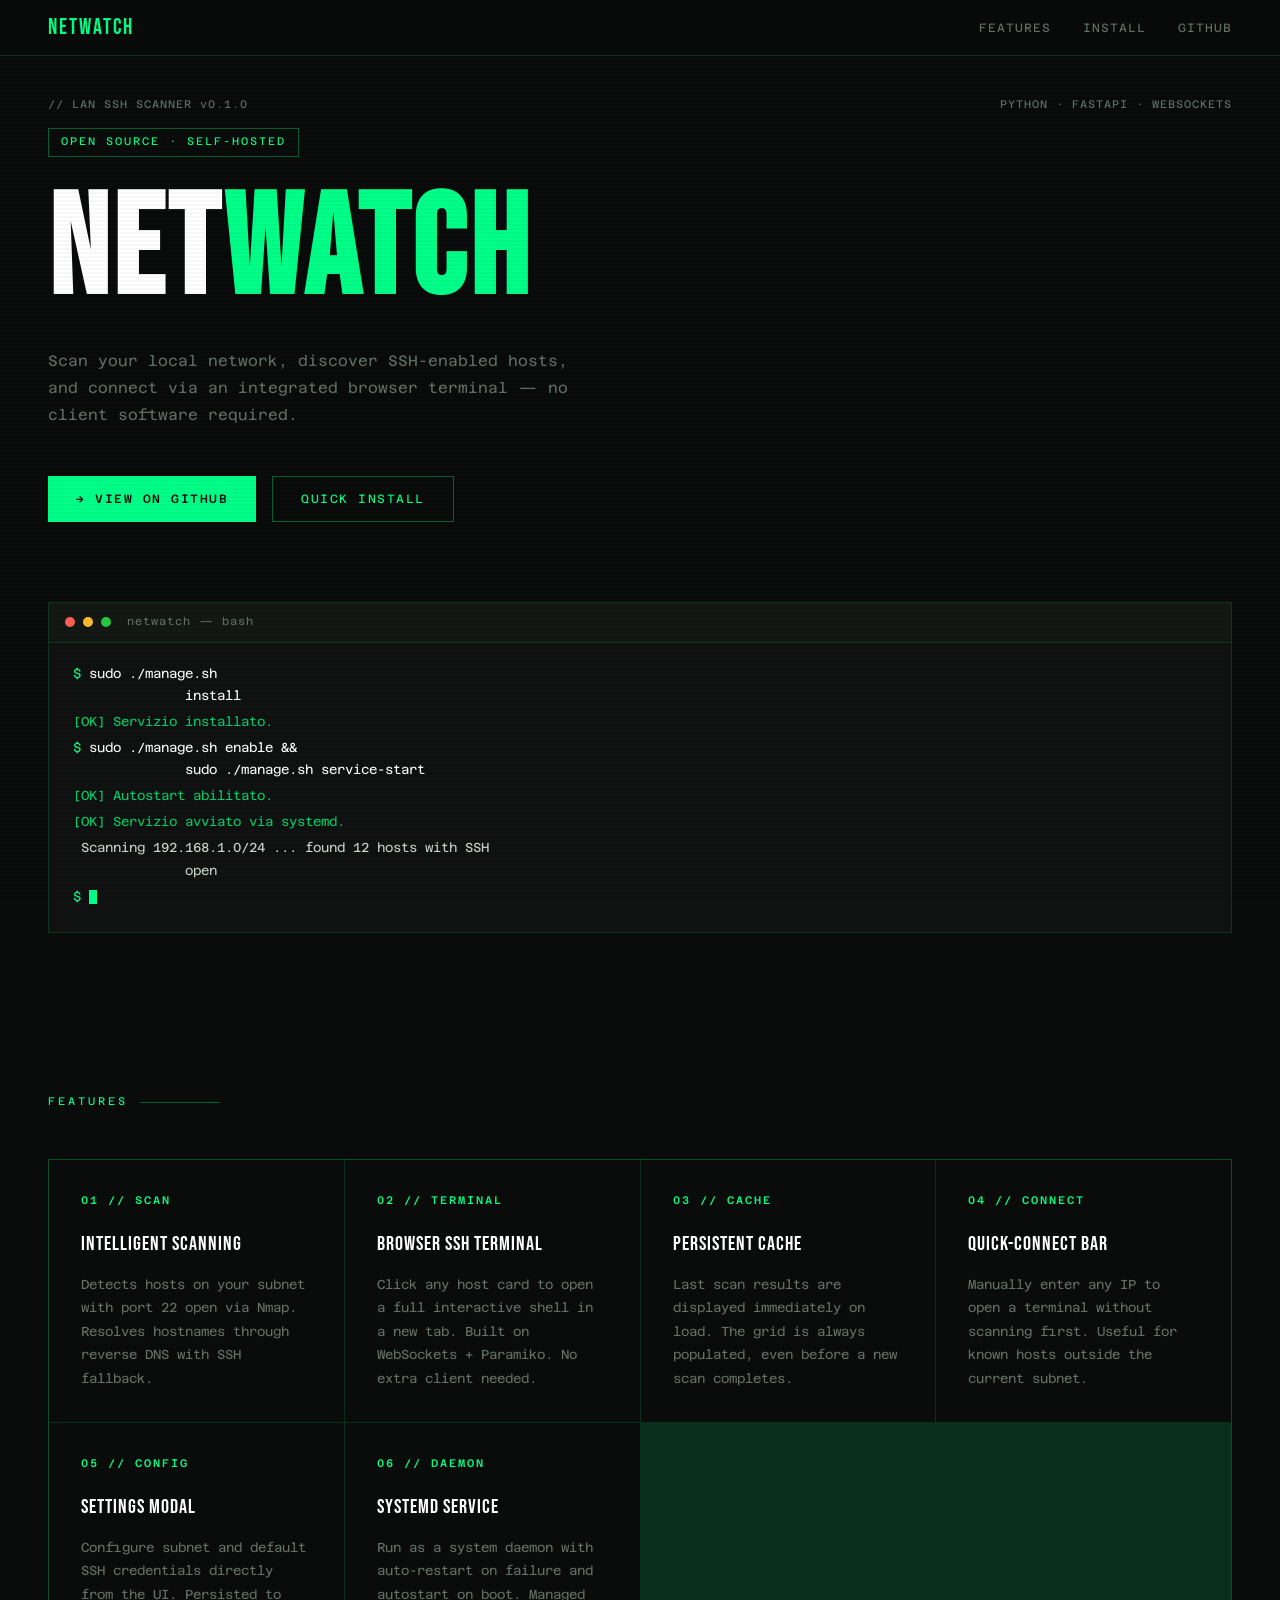
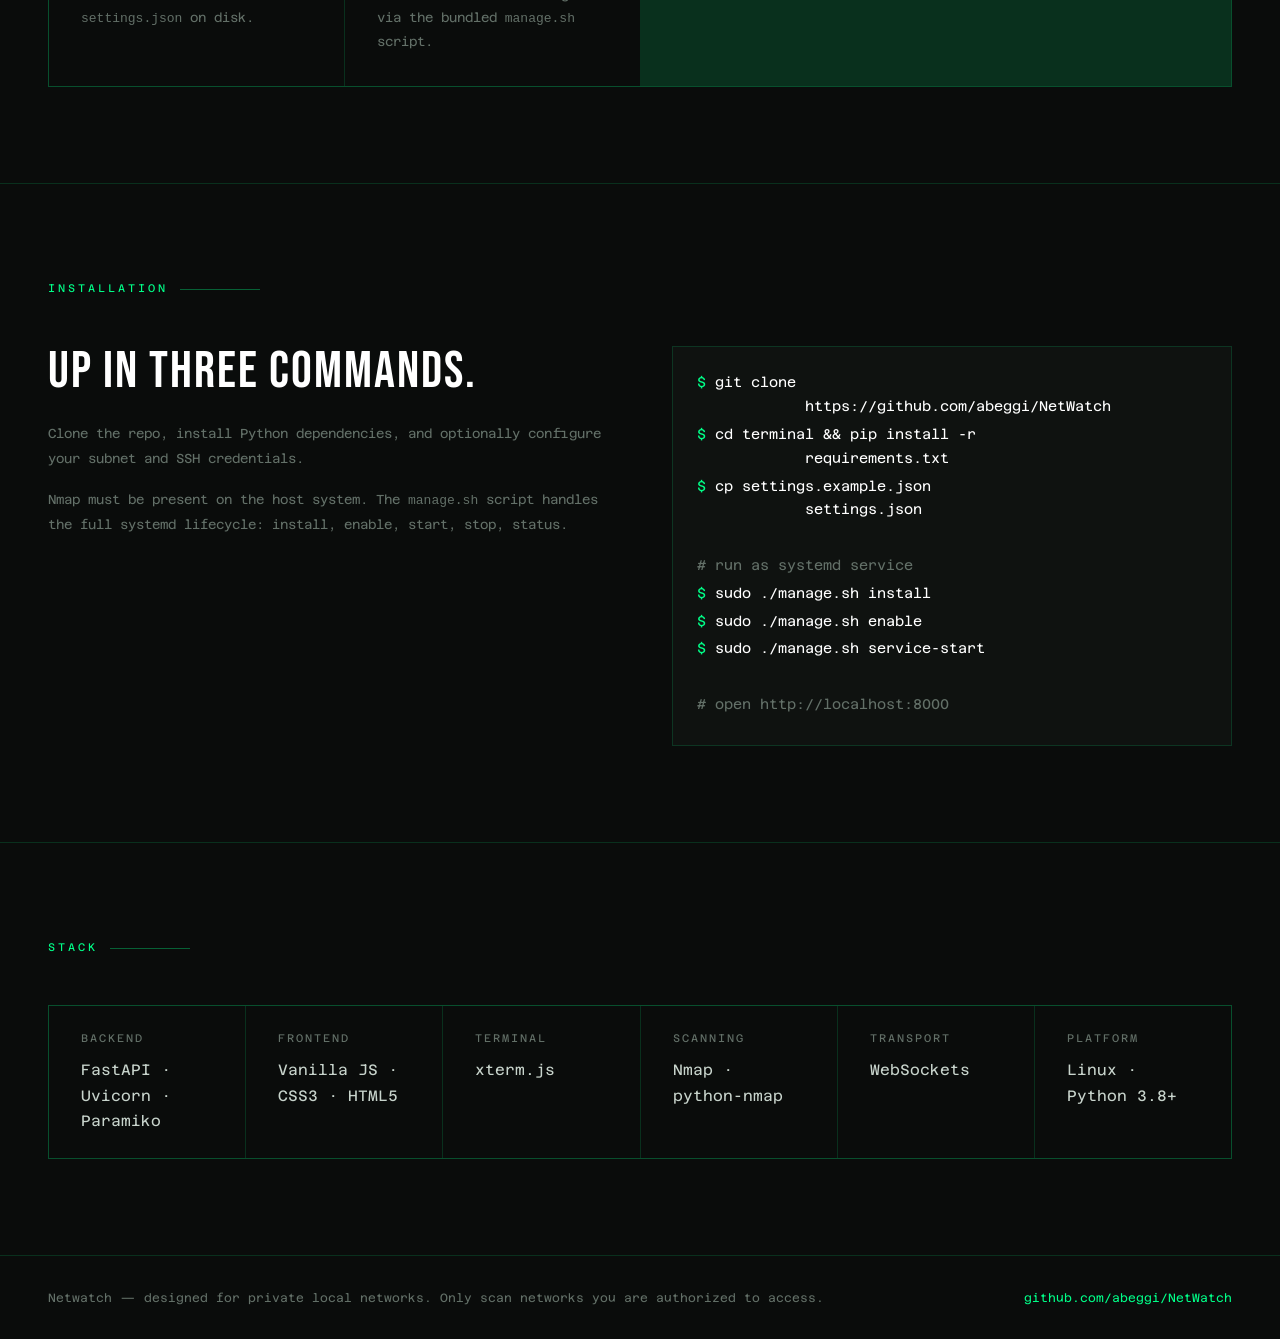
==== commit b3a1eb1e: "Update index.html" ====
--- a/index.html
+++ b/index.html
@@ -656,7 +656,8 @@
         <div class="feature-icon">06 // DAEMON</div>
         <h3>systemd service</h3>
         <p>Run as a system daemon with auto-restart on failure and autostart on boot. Managed via the bundled
-          <code>manage.sh</code> script.</p>
+          <code>manage.sh</code> script.
+        </p>
       </div>
     </div>
   </section>
@@ -703,7 +704,7 @@
       </div>
       <div class="stack-item">
         <div class="label">Terminal</div>
-        <div class="value">wterm (WASM)</div>
+        <div class="value">xterm.js</div>
       </div>
       <div class="stack-item">
         <div class="label">Scanning</div>
@@ -723,9 +724,9 @@
   <!-- FOOTER -->
   <footer>
     <span>Netwatch — designed for private local networks. Only scan networks you are authorized to access.</span>
-    <span><a href="https://github.com/abeggi/terminal">github.com/abeggi/NetWatch</a></span>
+    <span><a href="https://github.com/abeggi/NetWatch">github.com/abeggi/NetWatch</a></span>
   </footer>
 
 </body>
 
-</html>+</html>
